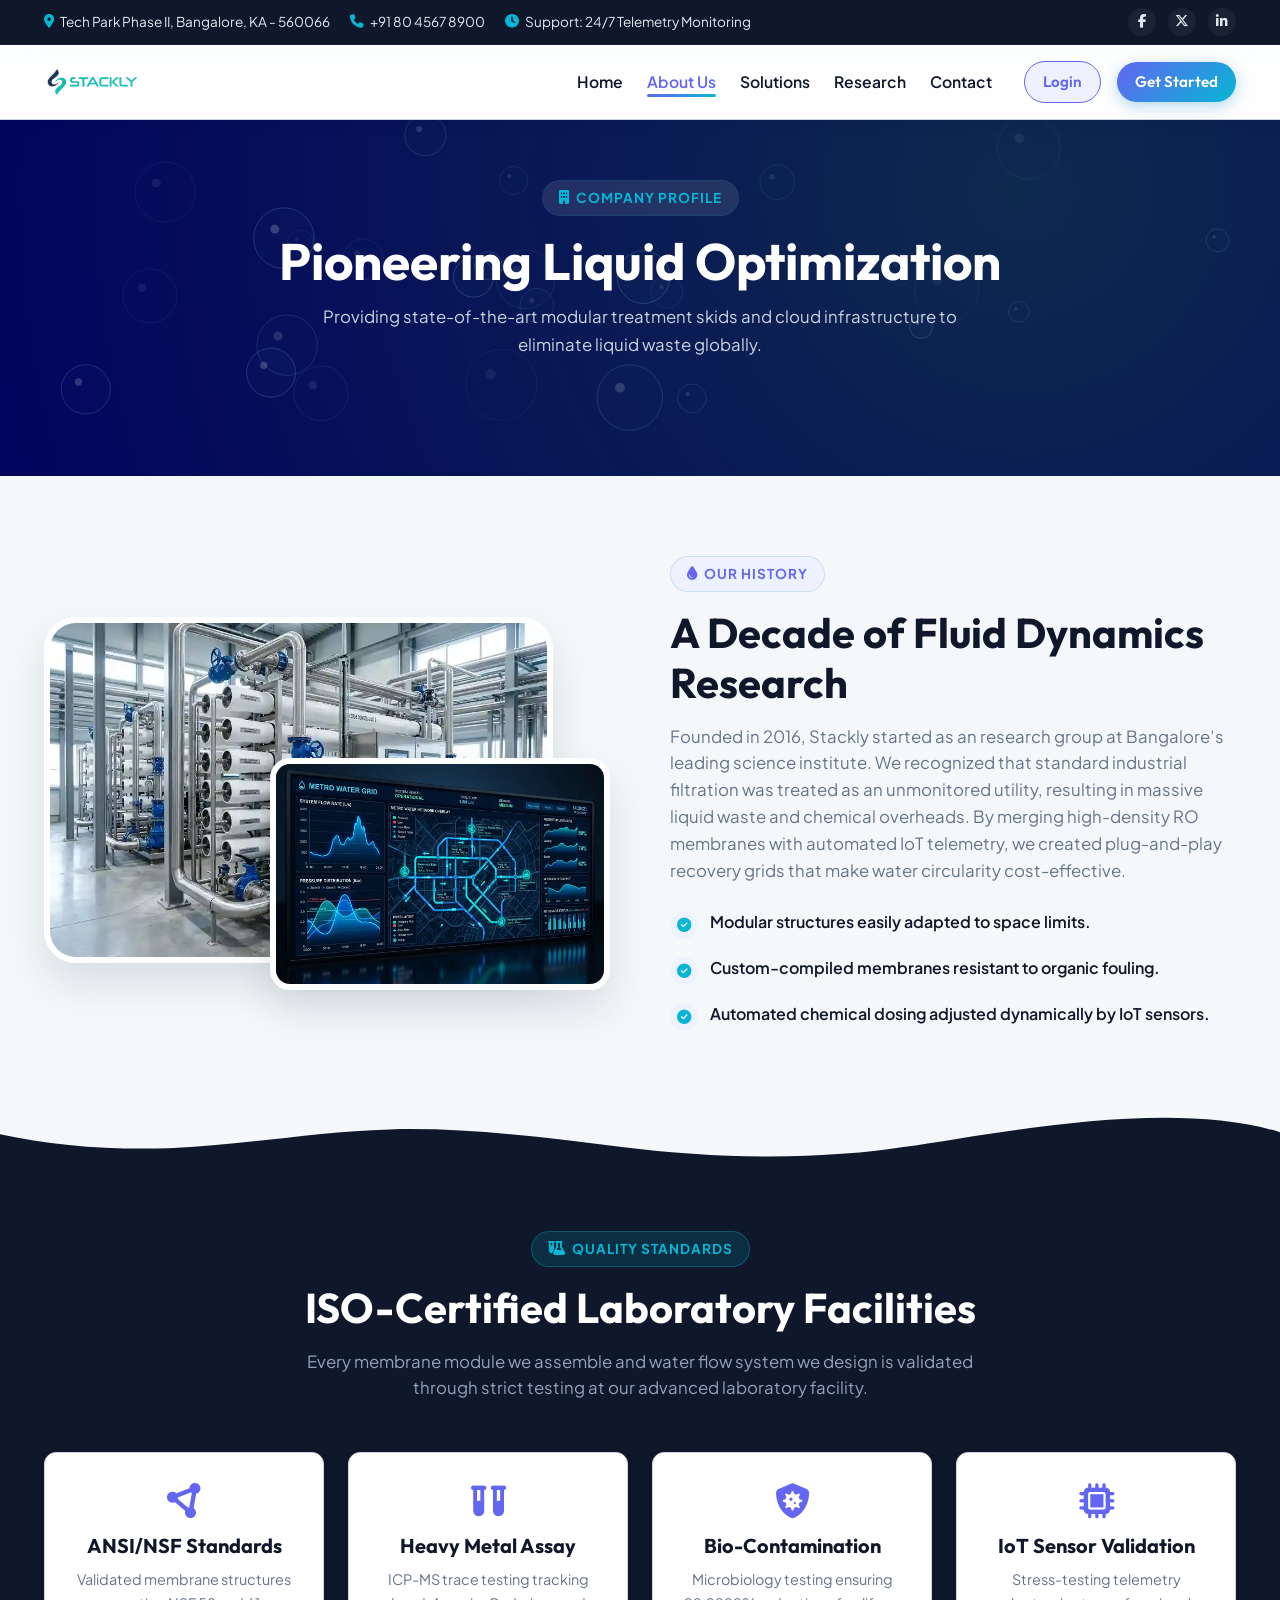
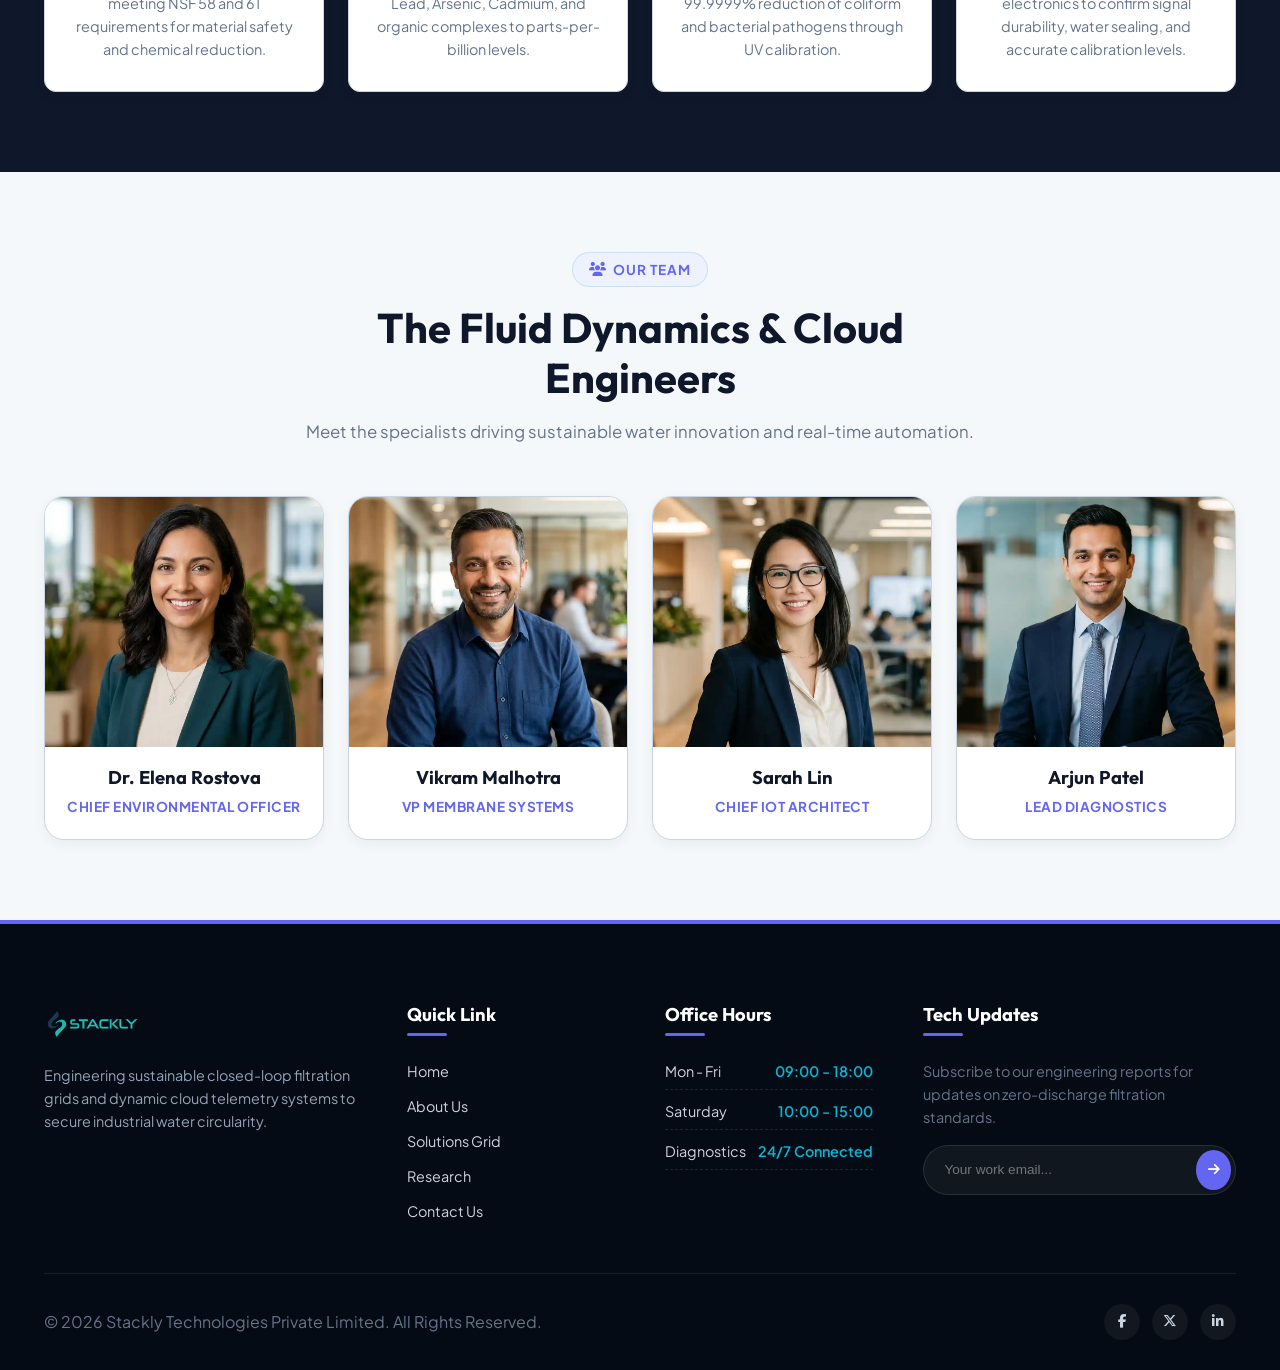
==== about.html @ 46a6b20b "hi" ====
<!DOCTYPE html>
<html lang="en">
<head>
  <meta charset="UTF-8">
  <meta name="viewport" content="width=device-width, initial-scale=1.0">
  <title>About Us | Stackly Water Technology</title>
  <meta name="description" content="Learn about Stackly's engineering history, environmental mission, ISO-certified laboratory, and leadership team pioneering closed-loop liquid recovery.">
  <link rel="icon" type="image/webp" href="assets/logo.webp">
  <link rel="stylesheet" href="style.css">
  <link rel="stylesheet" href="https://cdnjs.cloudflare.com/ajax/libs/font-awesome/6.5.2/css/all.min.css">
</head>
<body>

  <!-- Custom Cursor Canvas -->
  <canvas id="cursor-canvas"></canvas>

  <!-- Preloader Screen -->
  <div id="site-preloader" class="site-preloader">
    <div class="preloader-droplet-wrapper">
      <div class="preloader-droplet"></div>
      <div class="preloader-pool"></div>
      <div class="preloader-ripple"></div>
    </div>
    <div class="preloader-logo">Stack<span>ly</span></div>
    <div class="preloader-bar"><span></span></div>
  </div>

  <!-- Top Bar -->
  <div class="top-bar">
    <div class="container">
      <div class="top-bar-info">
        <span><i class="fa-solid fa-location-dot"></i> Tech Park Phase II, Bangalore, KA - 560066</span>
        <span><i class="fa-solid fa-phone"></i> +91 80 4567 8900</span>
        <span><i class="fa-solid fa-clock"></i> Support: 24/7 Telemetry Monitoring</span>
      </div>
      <div class="top-bar-links">
        <a href="404.html" title="Facebook"><i class="fa-brands fa-facebook-f"></i></a>
        <a href="404.html" title="Twitter"><i class="fa-brands fa-x-twitter"></i></a>
        <a href="404.html" title="LinkedIn"><i class="fa-brands fa-linkedin-in"></i></a>
      </div>
    </div>
  </div>

  <!-- Header -->
  <header class="navbar">
    <div class="container navbar-bar">
      <a href="index.html" class="brand-logo">
        <img src="assets/logo.webp" alt="Stackly Logo">
      </a>

      <button type="button" class="nav-toggle" id="nav-toggle" aria-label="Open menu" aria-expanded="false" aria-controls="nav-panel">
        <i class="fa-solid fa-bars"></i>
      </button>

      <div class="nav-panel" id="nav-panel">
        <div class="nav-panel-header">
          <a href="index.html" class="brand-logo">
            <img src="assets/logo.webp" alt="Stackly Logo">
          </a>
          <button type="button" class="nav-close" id="nav-close" aria-label="Close menu">
            <i class="fa-solid fa-xmark"></i>
          </button>
        </div>

        <ul class="nav-menu">
          <li><a href="index.html" class="nav-link">Home</a></li>
          <li><a href="about.html" class="nav-link active">About Us</a></li>
          <li><a href="services.html" class="nav-link">Solutions</a></li>
          <li><a href="research.html" class="nav-link">Research</a></li>
          <li><a href="contact.html" class="nav-link">Contact</a></li>
        </ul>

        <div class="nav-actions">
          <a href="login.html" class="btn btn-secondary btn-sm" style="border: 1.5px solid var(--primary); padding: 8px 18px;">Login</a>
          <a href="create-account.html" class="btn btn-primary btn-sm" style="padding: 8px 18px;">Get Started</a>
        </div>
      </div>
    </div>
  </header>

  <!-- Hero Section -->
  <section class="hero-section" style="min-height: auto; padding: 60px 0 80px 0;">
    <canvas id="hero-bg-canvas" class="hero-bg-canvas"></canvas>
    <div class="container" style="position: relative; z-index: 2; text-align: center;">
      <span class="section-tag" style="background: rgba(255,255,255,0.1); color: var(--secondary);"><i class="fa-solid fa-building"></i> Company Profile</span>
      <h1 class="hero-title" style="font-size: clamp(2.2rem, 4vw, 3.5rem); margin-bottom: 12px;">Pioneering Liquid Optimization</h1>
      <p class="hero-desc" style="margin-inline: auto; font-size: 1.05rem; max-width: 700px;">Providing state-of-the-art modular treatment skids and cloud infrastructure to eliminate liquid waste globally.</p>
    </div>
  </section>

  <!-- About split detail -->
  <section class="section">
    <div class="container about-split-grid">
      <div class="about-split-visual reveal-left">
        <img src="assets/filtration_11zon.webp" alt="Industrial reverse osmosis membranes" class="about-image-main">
        <img src="assets/dashboard_11zon.webp" alt="IoT water grid metrics" class="about-image-sub" style="bottom: -20px;">
      </div>

      <div class="about-split-content reveal-right">
        <span class="section-tag"><i class="fa-solid fa-droplet"></i> Our History</span>
        <h2 class="section-title">A Decade of Fluid Dynamics Research</h2>
        <p class="section-desc">Founded in 2016, Stackly started as an research group at Bangalore’s leading science institute. We recognized that standard industrial filtration was treated as an unmonitored utility, resulting in massive liquid waste and chemical overheads. By merging high-density RO membranes with automated IoT telemetry, we created plug-and-play recovery grids that make water circularity cost-effective.</p>
        
        <ul class="about-bullets" style="margin-bottom: 0;">
          <li><i class="fa-solid fa-circle-check"></i> Modular structures easily adapted to space limits.</li>
          <li><i class="fa-solid fa-circle-check"></i> Custom-compiled membranes resistant to organic fouling.</li>
          <li><i class="fa-solid fa-circle-check"></i> Automated chemical dosing adjusted dynamically by IoT sensors.</li>
        </ul>
      </div>
    </div>
  </section>

  <!-- About Laboratory & Certifications -->
  <section class="section section-dark">
    <div class="wave-divider-top" aria-hidden="true">
      <svg data-name="Layer 1" xmlns="http://www.w3.org/2000/svg" viewBox="0 0 1200 120" preserveAspectRatio="none">
        <path d="M0,0V46.29c47.79,22.2,103.59,32.17,158,28,70.36-5.37,136.33-33.31,206.8-37.5C438.64,32.43,512.34,53.67,583,72.05c69.27,18,138.3,24.88,209.4,13.08,36.15-6,69.85-17.84,104.45-29.34C989.49,25,1113-14.29,1200,42.4V0Z" class="shape-fill"></path>
      </svg>
    </div>

    <div class="container" style="padding-top: 40px;">
      <div class="section-header reveal">
        <span class="section-tag"><i class="fa-solid fa-flask-vial"></i> Quality Standards</span>
        <h2 class="section-title">ISO-Certified Laboratory Facilities</h2>
        <p class="section-desc">Every membrane module we assemble and water flow system we design is validated through strict testing at our advanced laboratory facility.</p>
      </div>

      <div class="about-features">
        <div class="about-feature-card reveal delay-100">
          <i class="fa-solid fa-circle-nodes"></i>
          <h4>ANSI/NSF Standards</h4>
          <p>Validated membrane structures meeting NSF 58 and 61 requirements for material safety and chemical reduction.</p>
        </div>

        <div class="about-feature-card reveal delay-200">
          <i class="fa-solid fa-vials"></i>
          <h4>Heavy Metal Assay</h4>
          <p>ICP-MS trace testing tracking Lead, Arsenic, Cadmium, and organic complexes to parts-per-billion levels.</p>
        </div>

        <div class="about-feature-card reveal delay-300">
          <i class="fa-solid fa-shield-virus"></i>
          <h4>Bio-Contamination</h4>
          <p>Microbiology testing ensuring 99.9999% reduction of coliform and bacterial pathogens through UV calibration.</p>
        </div>

        <div class="about-feature-card reveal delay-400">
          <i class="fa-solid fa-microchip"></i>
          <h4>IoT Sensor Validation</h4>
          <p>Stress-testing telemetry electronics to confirm signal durability, water sealing, and accurate calibration levels.</p>
        </div>
      </div>
    </div>
  </section>

  <!-- Team Members Grid -->
  <section class="section">
    <div class="container">
      <div class="section-header reveal">
        <span class="section-tag"><i class="fa-solid fa-users"></i> Our Team</span>
        <h2 class="section-title">The Fluid Dynamics & Cloud Engineers</h2>
        <p class="section-desc">Meet the specialists driving sustainable water innovation and real-time automation.</p>
      </div>

      <div class="team-grid">
        <!-- Team Card 1 -->
        <div class="team-card reveal delay-100">
          <div class="team-img-box">
            <img src="assets/team_elena_11zon.webp" alt="Dr. Elena Rostova - environmental engineer placeholder">
            <div class="team-socials-overlay">
              <a href="404.html"><i class="fa-brands fa-linkedin-in"></i></a>
              <a href="404.html"><i class="fa-brands fa-x-twitter"></i></a>
            </div>
          </div>
          <div class="team-info">
            <h4 class="team-name">Dr. Elena Rostova</h4>
            <span class="team-role">Chief Environmental Officer</span>
          </div>
        </div>

        <!-- Team Card 2 -->
        <div class="team-card reveal delay-200">
          <div class="team-img-box">
            <img src="assets/team_vikram_11zon.webp" alt="Vikram Malhotra - membrane designer placeholder">
            <div class="team-socials-overlay">
              <a href="404.html"><i class="fa-brands fa-linkedin-in"></i></a>
              <a href="404.html"><i class="fa-brands fa-x-twitter"></i></a>
            </div>
          </div>
          <div class="team-info">
            <h4 class="team-name">Vikram Malhotra</h4>
            <span class="team-role">VP Membrane Systems</span>
          </div>
        </div>

        <!-- Team Card 3 -->
        <div class="team-card reveal delay-300">
          <div class="team-img-box">
            <img src="assets/team_sarah_11zon.webp" alt="Sarah Lin - Chief IoT Architect placeholder">
            <div class="team-socials-overlay">
              <a href="404.html"><i class="fa-brands fa-linkedin-in"></i></a>
              <a href="404.html"><i class="fa-brands fa-x-twitter"></i></a>
            </div>
          </div>
          <div class="team-info">
            <h4 class="team-name">Sarah Lin</h4>
            <span class="team-role">Chief IoT Architect</span>
          </div>
        </div>

        <!-- Team Card 4 -->
        <div class="team-card reveal delay-400">
          <div class="team-img-box">
            <img src="assets/team_arjun_11zon.webp" alt="Arjun Patel - Telemetry lead placeholder">
            <div class="team-socials-overlay">
              <a href="404.html"><i class="fa-brands fa-linkedin-in"></i></a>
              <a href="404.html"><i class="fa-brands fa-x-twitter"></i></a>
            </div>
          </div>
          <div class="team-info">
            <h4 class="team-name">Arjun Patel</h4>
            <span class="team-role">Lead Diagnostics</span>
          </div>
        </div>
      </div>
    </div>
  </section>

  <!-- Footer -->
  <footer class="footer">
    <div class="container">
      <div class="footer-grid">
        <div class="footer-col footer-about">
          <a href="index.html" class="brand-logo" style="margin-bottom: 20px;">
            <img src="assets/logo.webp" alt="Stackly logo">
          </a>
          <p>Engineering sustainable closed-loop filtration grids and dynamic cloud telemetry systems to secure industrial water circularity.</p>
        </div>

        <div class="footer-col">
          <h4>Quick Link</h4>
          <ul class="footer-links">
            <li><a href="index.html">Home</a></li>
            <li><a href="about.html">About Us</a></li>
            <li><a href="services.html">Solutions Grid</a></li>
            <li><a href="research.html">Research</a></li>
            <li><a href="contact.html">Contact Us</a></li>
          </ul>
        </div>

        <div class="footer-col">
          <h4>Office Hours</h4>
          <div class="footer-hours-list">
            <div class="footer-hours-row">
              <span>Mon - Fri</span>
              <span>09:00 - 18:00</span>
            </div>
            <div class="footer-hours-row">
              <span>Saturday</span>
              <span>10:00 - 15:00</span>
            </div>
            <div class="footer-hours-row">
              <span>Diagnostics</span>
              <span>24/7 Connected</span>
            </div>
          </div>
        </div>

        <div class="footer-col footer-newsletter">
          <h4>Tech Updates</h4>
          <p>Subscribe to our engineering reports for updates on zero-discharge filtration standards.</p>
          <form class="newsletter-form">
            <input type="email" placeholder="Your work email..." required>
            <button type="submit"><i class="fa-solid fa-arrow-right"></i></button>
          </form>
        </div>
      </div>

      <div class="footer-bottom">
        <p>&copy; 2026 Stackly Technologies Private Limited. All Rights Reserved.</p>
        <div class="footer-social-links">
          <a href="404.html"><i class="fa-brands fa-facebook-f"></i></a>
          <a href="404.html"><i class="fa-brands fa-x-twitter"></i></a>
          <a href="404.html"><i class="fa-brands fa-linkedin-in"></i></a>
        </div>
      </div>
    </div>
  </footer>

  <script src="app.js"></script>
</body>
</html>
---- style.css ----
@import url('https://fonts.googleapis.com/css2?family=Plus+Jakarta+Sans:wght@400;500;600;700;800&family=Outfit:wght@500;600;700;800&display=swap');

:root {
  /* Water Technology Brand Palette */
  --primary: #6366f1;
  --primary-hover: #4f46e5;
  --primary-light: #eef2ff;
  --secondary: #06b6d4;
  --secondary-light: #ecfeff;
  --accent: #f59e0b;
  --accent-hover: #d97706;
  --dark: #0f172a;
  --dark-surface: #1e293b;
  --text-main: #334155;
  --text-muted: #64748b;
  --bg-light: #f4f8fa;
  --bg-white: #ffffff;
  --card-bg: #ffffff;
  --border-color: #cbd5e1;

  --font-heading: 'Outfit', sans-serif;
  --font-body: 'Plus Jakarta Sans', sans-serif;

  --shadow-sm: 0 4px 12px rgba(9, 30, 58, 0.05);
  --shadow-md: 0 10px 25px rgba(9, 30, 58, 0.08);
  --shadow-lg: 0 20px 40px rgba(9, 30, 58, 0.12);
  --shadow-elevated: 0 20px 30px rgba(0, 119, 182, 0.18);

  --radius-sm: 12px;
  --radius-md: 20px;
  --radius-lg: 32px;
  --radius-arch-top: 140px 140px 24px 24px;
  --radius-arch-bottom: 24px 24px 140px 140px;
  --radius-pill: 999px;

  --transition-fast: 0.15s cubic-bezier(0.2, 0.8, 0.2, 1);
  --transition-normal: 0.3s cubic-bezier(0.2, 0.8, 0.2, 1);
  --transition-slow: 0.6s cubic-bezier(0.2, 0.8, 0.2, 1);
}

*, *::before, *::after {
  box-sizing: border-box;
  margin: 0;
  padding: 0;
}

html {
  scroll-behavior: smooth;
  font-size: 16px;
  max-width: 100%;
  overflow-x: clip;
}

body {
  font-family: var(--font-body);
  background-color: var(--bg-light);
  color: var(--text-main);
  line-height: 1.6;
  overflow-x: clip;
  position: relative;
  max-width: 100%;
  width: 100%;
}

img, video, canvas, svg {
  max-width: 100%;
  height: auto;
}

html.menu-open, body.menu-open {
  overflow: hidden !important;
  height: 100dvh !important;
  touch-action: none !important;
}

/* Custom Interactive Cursor Canvas */
#cursor-canvas {
  position: fixed;
  top: 0;
  left: 0;
  width: 100vw;
  height: 100vh;
  pointer-events: none;
  z-index: 99999;
}

/* Typography */
h1, h2, h3, h4, h5, h6 {
  font-family: var(--font-heading);
  color: var(--dark);
  font-weight: 700;
  line-height: 1.2;
}

h1 { font-size: clamp(2.4rem, 5vw, 3.8rem); }
h2 { font-size: clamp(1.8rem, 3.5vw, 2.6rem); }
h3 { font-size: clamp(1.4rem, 2vw, 1.8rem); }
h4 { font-size: 1.25rem; }

p {
  color: var(--text-muted);
  font-size: 1rem;
}

a {
  text-decoration: none;
  color: inherit;
  transition: var(--transition-fast);
}

/* PRELOADER STYLES (Droplet Ripple Effect) */
.site-preloader {
  position: fixed;
  inset: 0;
  background-color: var(--dark);
  z-index: 999999;
  display: flex;
  justify-content: center;
  align-items: center;
  flex-direction: column;
  transition: opacity 0.5s ease, visibility 0.5s ease;
}

.site-preloader.fade-out {
  opacity: 0;
  visibility: hidden;
  pointer-events: none;
}

.preloader-droplet-wrapper {
  position: relative;
  width: 120px;
  height: 150px;
  display: flex;
  justify-content: center;
}

.preloader-droplet {
  width: 24px;
  height: 24px;
  background: var(--secondary);
  border-radius: 50% 0 50% 50%;
  transform: rotate(-45deg);
  animation: drop-down 1.8s infinite cubic-bezier(0.47, 0, 0.745, 0.715);
}

.preloader-pool {
  width: 100px;
  height: 10px;
  background: rgba(0, 180, 216, 0.2);
  border-radius: 50%;
  position: absolute;
  bottom: 10px;
  left: 50%;
  transform: translateX(-50%);
}

.preloader-ripple {
  position: absolute;
  bottom: 12px;
  left: 50%;
  transform: translateX(-50%);
  width: 10px;
  height: 2px;
  border: 2px solid var(--secondary);
  border-radius: 50%;
  opacity: 0;
  animation: ripple-out 1.8s infinite cubic-bezier(0.1, 0.8, 0.3, 1);
}

.preloader-logo {
  font-family: var(--font-heading);
  font-size: 2rem;
  font-weight: 800;
  color: var(--bg-white);
  margin-top: 24px;
  letter-spacing: 1px;
}

.preloader-logo span {
  color: var(--secondary);
}

.preloader-bar {
  width: 200px;
  height: 4px;
  background: rgba(255, 255, 255, 0.1);
  border-radius: 4px;
  margin-top: 16px;
  overflow: hidden;
  position: relative;
}

.preloader-bar span {
  content: '';
  position: absolute;
  left: 0;
  top: 0;
  height: 100%;
  width: 0%;
  background: linear-gradient(90deg, var(--primary), var(--secondary));
  animation: loading-fill 1.8s infinite linear;
}

/* TOP BAR & NAVBAR */
.top-bar {
  background-color: var(--dark);
  color: #e2e8f0;
  font-size: 0.85rem;
  padding: 8px 0;
  border-bottom: 1px solid rgba(255, 255, 255, 0.05);
}

.top-bar .container {
  display: flex;
  justify-content: space-between;
  align-items: center;
}

.top-bar-info {
  display: flex;
  gap: 20px;
  align-items: center;
}

.top-bar-info span {
  display: flex;
  align-items: center;
  gap: 6px;
}

.top-bar-info i {
  color: var(--secondary);
}

.top-bar-links {
  display: flex;
  gap: 12px;
}

.top-bar-links a {
  color: #e2e8f0;
  width: 28px;
  height: 28px;
  border-radius: 50%;
  background: rgba(255, 255, 255, 0.05);
  display: flex;
  align-items: center;
  justify-content: center;
  font-size: 0.85rem;
}

.top-bar-links a:hover {
  background: var(--primary);
  color: #fff;
  transform: translateY(-2px);
}

.navbar {
  position: sticky;
  top: 0;
  z-index: 1000;
  background-color: rgba(255, 255, 255, 0.85);
  backdrop-filter: blur(16px);
  border-bottom: 1px solid var(--border-color);
  padding: 16px 0;
  transition: var(--transition-normal);
  box-shadow: var(--shadow-sm);
  width: 100%;
}

.navbar.scrolled {
  padding: 10px 0;
  box-shadow: var(--shadow-md);
  background-color: rgba(255, 255, 255, 0.95);
}

.navbar-bar {
  display: flex;
  align-items: center;
  justify-content: space-between;
  width: 100%;
}

.brand-logo {
  display: flex;
  align-items: center;
  gap: 10px;
  font-family: var(--font-heading);
  font-size: 1.6rem;
  font-weight: 800;
  color: var(--dark);
}

.brand-logo img {
  height: 40px;
  width: auto;
  transition: var(--transition-normal);
}

.brand-logo span {
  color: var(--primary);
  position: relative;
}

.brand-logo:hover img {
  transform: rotate(-10deg) scale(1.1);
}

.nav-panel {
  display: flex;
  align-items: center;
  gap: 32px;
}

.nav-panel-header {
  display: none;
}

.nav-menu {
  display: flex;
  list-style: none;
  gap: 24px;
}

.nav-link {
  font-weight: 600;
  font-size: 0.98rem;
  color: var(--dark);
  position: relative;
  padding: 6px 0;
}

.nav-link::after {
  content: '';
  position: absolute;
  bottom: 0;
  left: 0;
  width: 0%;
  height: 3px;
  background: linear-gradient(90deg, var(--primary), var(--secondary));
  border-radius: 2px;
  transition: var(--transition-fast);
}

.nav-link:hover::after,
.nav-link.active::after {
  width: 100%;
}

.nav-link.active {
  color: var(--primary);
}

.nav-actions {
  display: flex;
  align-items: center;
  gap: 16px;
}

.nav-toggle, .nav-close {
  display: none;
  background: var(--bg-white);
  border: 1px solid var(--border-color);
  width: 44px;
  height: 44px;
  border-radius: 12px;
  font-size: 1.25rem;
  color: var(--dark);
  cursor: pointer;
  align-items: center;
  justify-content: center;
  transition: var(--transition-fast);
}

.nav-toggle:hover {
  border-color: var(--primary);
  color: var(--primary);
}

/* BUTTONS */
.btn {
  display: inline-flex;
  align-items: center;
  justify-content: center;
  gap: 8px;
  padding: 12px 26px;
  border-radius: var(--radius-pill);
  font-family: var(--font-heading);
  font-weight: 600;
  font-size: 0.95rem;
  cursor: pointer;
  border: none;
  outline: none;
  transition: var(--transition-normal);
}

.btn-primary {
  background: linear-gradient(135deg, var(--primary), var(--secondary));
  color: #fff;
  box-shadow: 0 4px 15px rgba(0, 119, 182, 0.3);
}

.btn-primary:hover {
  box-shadow: 0 8px 25px rgba(0, 119, 182, 0.5);
  transform: translateY(-3px) scale(1.02);
}

.btn-secondary {
  background-color: var(--primary-light);
  color: var(--primary);
  border: 1.5px solid var(--primary);
}

.btn-secondary:hover {
  background-color: var(--primary);
  color: #fff;
  transform: translateY(-3px);
}

.btn-accent {
  background: linear-gradient(135deg, var(--accent), var(--accent-hover));
  color: #fff;
  box-shadow: 0 4px 15px rgba(247, 127, 0, 0.3);
}

.btn-accent:hover {
  box-shadow: 0 8px 25px rgba(247, 127, 0, 0.5);
  transform: translateY(-3px);
}

/* CONTAINERS & SECTIONS */
.container {
  width: 100%;
  max-width: 1240px;
  margin: 0 auto;
  padding: 0 24px;
}

.section {
  padding: 80px 0;
  position: relative;
}

.section-dark {
  background-color: var(--dark);
  color: #fff;
}

.section-dark .section-title {
  color: #fff;
}

.section-header {
  text-align: center;
  max-width: 680px;
  margin: 0 auto 50px auto;
}

.section-tag {
  display: inline-flex;
  align-items: center;
  gap: 6px;
  padding: 6px 16px;
  border-radius: var(--radius-pill);
  background: var(--primary-light);
  color: var(--primary);
  font-weight: 700;
  font-size: 0.85rem;
  text-transform: uppercase;
  letter-spacing: 1px;
  margin-bottom: 16px;
  border: 1px solid rgba(0, 119, 182, 0.15);
}

.section-dark .section-tag {
  background: rgba(0, 180, 216, 0.15);
  color: var(--secondary);
  border-color: rgba(0, 180, 216, 0.3);
}

.section-title {
  margin-bottom: 16px;
}

.section-desc {
  font-size: 1.05rem;
  color: var(--text-muted);
}

.section-dark .section-desc {
  color: #94a3b8;
}

/* HERO SECTION */
.hero-section {
  position: relative;
  padding: 100px 0 140px 0;
  background: radial-gradient(circle at 80% 20%, #0e294e 0%, #03045e 100%);
  overflow: hidden;
  color: #fff;
  min-height: calc(100vh - 120px);
  display: flex;
  align-items: center;
}

.hero-bg-canvas {
  position: absolute;
  inset: 0;
  width: 100%;
  height: 100%;
  z-index: 1;
  pointer-events: none;
}

.hero-grid {
  display: grid;
  grid-template-columns: 1.1fr 0.9fr;
  gap: 60px;
  align-items: center;
  position: relative;
  z-index: 2;
}

.hero-badge {
  display: inline-flex;
  align-items: center;
  gap: 8px;
  background: rgba(255, 255, 255, 0.1);
  backdrop-filter: blur(8px);
  padding: 8px 18px;
  border-radius: var(--radius-pill);
  font-size: 0.9rem;
  font-weight: 700;
  color: var(--secondary);
  margin-bottom: 24px;
  border: 1px solid rgba(255, 255, 255, 0.15);
}

.hero-title {
  font-size: clamp(2.6rem, 5vw, 4.2rem);
  margin-bottom: 24px;
  color: #ffffff;
  line-height: 1.15;
}

.hero-title span {
  background: linear-gradient(120deg, var(--secondary), #90e0ef);
  -webkit-background-clip: text;
  -webkit-text-fill-color: transparent;
  position: relative;
}

.hero-desc {
  font-size: 1.15rem;
  margin-bottom: 36px;
  color: #cbd5e1;
  max-width: 580px;
  line-height: 1.7;
}

.hero-buttons {
  display: flex;
  gap: 16px;
  flex-wrap: wrap;
  margin-bottom: 40px;
}

.hero-features {
  display: flex;
  gap: 30px;
}

.hero-feature-item {
  display: flex;
  align-items: center;
  gap: 10px;
  font-weight: 600;
  font-size: 0.95rem;
  color: #f1f5f9;
}

.hero-feature-item i {
  color: var(--secondary);
  background: rgba(0, 180, 216, 0.15);
  width: 36px;
  height: 36px;
  border-radius: 50%;
  display: flex;
  align-items: center;
  justify-content: center;
}

.hero-visual {
  position: relative;
  display: flex;
  justify-content: center;
}

.hero-image-wrapper {
  position: relative;
  width: 100%;
  max-width: 380px;
  height: 480px;
  border-radius: var(--radius-arch-top);
  overflow: hidden;
  border: 6px solid rgba(255, 255, 255, 0.1);
  box-shadow: var(--shadow-lg);
  background: var(--dark);
}

.hero-image-wrapper img {
  width: 100%;
  height: 100%;
  object-fit: cover;
  transition: transform 0.8s ease;
}

.hero-image-wrapper:hover img {
  transform: scale(1.05);
}

.floating-card {
  position: absolute;
  background: rgba(9, 30, 58, 0.75);
  backdrop-filter: blur(12px);
  padding: 12px 20px;
  border-radius: var(--radius-pill);
  border: 1px solid rgba(255, 255, 255, 0.15);
  display: flex;
  align-items: center;
  gap: 12px;
  box-shadow: var(--shadow-lg);
  z-index: 3;
}

.floating-card-1 {
  top: 40px;
  left: -20px;
  animation: float 4s ease-in-out infinite;
}

.floating-card-2 {
  bottom: 50px;
  right: -20px;
  animation: float 4s ease-in-out infinite 2s;
}

.floating-icon {
  width: 36px;
  height: 36px;
  border-radius: 50%;
  background: rgba(0, 180, 216, 0.2);
  color: var(--secondary);
  display: flex;
  align-items: center;
  justify-content: center;
  font-size: 1.1rem;
}

.floating-text h5 {
  font-size: 0.95rem;
  color: #fff;
  margin-bottom: 2px;
}

.floating-text p {
  font-size: 0.75rem;
  color: #94a3b8;
}

/* WAVE SECTION DIVIDERS */
.wave-divider {
  position: absolute;
  bottom: 0;
  left: 0;
  width: 100%;
  overflow: hidden;
  line-height: 0;
  transform: rotate(180deg);
  z-index: 2;
}

.wave-divider svg {
  position: relative;
  display: block;
  width: calc(150% + 1.3px);
  height: 60px;
}

.wave-divider .shape-fill {
  fill: var(--bg-light);
}

.wave-divider-top {
  position: absolute;
  top: 0;
  left: 0;
  width: 100%;
  overflow: hidden;
  line-height: 0;
  z-index: 2;
}

.wave-divider-top svg {
  position: relative;
  display: block;
  width: calc(150% + 1.3px);
  height: 60px;
}

.wave-divider-top .shape-fill {
  fill: var(--bg-light);
}

.wave-divider svg path {
  animation: wave-move 12s linear infinite;
}

.wave-divider svg path:nth-child(2) {
  animation: wave-move 8s linear infinite reverse;
  opacity: 0.5;
}

/* SOLUTIONS ARCH GRID */
.arch-grid {
  display: grid;
  grid-template-columns: repeat(3, 1fr);
  gap: 30px;
  margin-top: 20px;
}

.arch-card {
  background: var(--card-bg);
  border-radius: var(--radius-arch-top);
  border: 1px solid var(--border-color);
  padding: 40px 30px;
  text-align: center;
  box-shadow: var(--shadow-sm);
  transition: transform 0.4s cubic-bezier(0.175, 0.885, 0.32, 1.275), box-shadow 0.4s ease, border-color 0.4s ease;
  display: flex;
  flex-direction: column;
  align-items: center;
}

.arch-card.invert-arch {
  border-radius: var(--radius-arch-bottom);
}

.arch-card:hover {
  transform: translateY(-12px) scale(1.02);
  box-shadow: var(--shadow-elevated);
  border-color: var(--primary);
}

.arch-card-icon {
  width: 70px;
  height: 70px;
  border-radius: 50%;
  background: var(--primary-light);
  color: var(--primary);
  display: flex;
  align-items: center;
  justify-content: center;
  font-size: 1.8rem;
  margin-bottom: 24px;
  transition: transform 0.4s cubic-bezier(0.175, 0.885, 0.32, 1.275);
}

.arch-card:hover .arch-card-icon {
  background: linear-gradient(135deg, var(--primary), var(--secondary));
  color: #fff;
  transform: rotate(-10deg) scale(1.15);
}

.arch-card-img {
  width: 100%;
  height: 180px;
  object-fit: cover;
  border-radius: 100px 100px 16px 16px;
  margin-bottom: 20px;
  transition: transform 0.6s ease;
}

.arch-card.invert-arch .arch-card-img {
  border-radius: 16px 16px 100px 100px;
}

.arch-card:hover .arch-card-img {
  transform: scale(1.08);
}

.arch-card-title {
  margin-bottom: 12px;
}

.arch-card-desc {
  font-size: 0.95rem;
  margin-bottom: 20px;
}

.learn-more-link {
  font-weight: 700;
  color: var(--primary);
  display: inline-flex;
  align-items: center;
  gap: 6px;
}

.learn-more-link i {
  transition: transform 0.2s ease;
}

.arch-card:hover .learn-more-link i {
  transform: translateX(4px);
}

/* ABOUT US SECTION */
.about-split-grid {
  display: grid;
  grid-template-columns: 1fr 1fr;
  gap: 60px;
  align-items: center;
}

.about-split-visual {
  position: relative;
}

.about-image-main {
  border-radius: var(--radius-lg);
  box-shadow: var(--shadow-lg);
  border: 6px solid var(--bg-white);
  max-width: 90%;
}

.about-image-sub {
  position: absolute;
  bottom: -40px;
  right: 0;
  width: 60%;
  border-radius: var(--radius-md);
  box-shadow: var(--shadow-lg);
  border: 6px solid var(--bg-white);
}

.about-bullets {
  list-style: none;
  margin: 24px 0 32px 0;
  display: flex;
  flex-direction: column;
  gap: 16px;
}

.about-bullets li {
  display: flex;
  align-items: flex-start;
  gap: 12px;
  font-weight: 600;
  color: var(--dark);
}

.about-bullets li i {
  color: var(--secondary);
  background: var(--primary-light);
  width: 28px;
  height: 28px;
  border-radius: 50%;
  display: flex;
  align-items: center;
  justify-content: center;
  font-size: 0.9rem;
  margin-top: 2px;
}

/* FILTRATION STAGE INTERACTIVE COMPONENT */
.filtration-container {
  display: grid;
  grid-template-columns: 1fr 1.2fr;
  gap: 50px;
  background: var(--bg-white);
  border-radius: var(--radius-lg);
  padding: 40px;
  box-shadow: var(--shadow-md);
  margin-top: 40px;
}

.filtration-stages {
  display: flex;
  flex-direction: column;
  gap: 12px;
}

.filtration-stage-btn {
  background: var(--bg-light);
  border: 1.5px solid var(--border-color);
  padding: 16px 24px;
  border-radius: var(--radius-sm);
  display: flex;
  align-items: center;
  gap: 16px;
  cursor: pointer;
  text-align: left;
  transition: var(--transition-normal);
}

.filtration-stage-btn.active {
  background: var(--primary-light);
  border-color: var(--primary);
}

.filtration-stage-num {
  width: 36px;
  height: 36px;
  border-radius: 50%;
  background: var(--border-color);
  color: var(--dark);
  font-family: var(--font-heading);
  font-weight: 800;
  display: flex;
  align-items: center;
  justify-content: center;
  transition: var(--transition-normal);
}

.filtration-stage-btn.active .filtration-stage-num {
  background: var(--primary);
  color: #fff;
}

.filtration-stage-btn:hover {
  transform: translateX(6px);
  border-color: var(--primary);
}

.filtration-stage-title h4 {
  color: var(--dark);
  font-size: 1.1rem;
}

.filtration-stage-title p {
  font-size: 0.85rem;
  color: var(--text-muted);
}

.filtration-details {
  border-left: 2px solid var(--border-color);
  padding-left: 50px;
  display: flex;
  flex-direction: column;
  justify-content: center;
  min-height: 300px;
}

.filtration-detail-card {
  display: none;
  animation: fadeIn 0.4s ease forwards;
}

.filtration-detail-card.active {
  display: block;
}

.filtration-detail-icon {
  font-size: 3rem;
  color: var(--primary);
  margin-bottom: 20px;
}

.filtration-detail-title {
  margin-bottom: 12px;
}

.filtration-detail-desc {
  font-size: 1.05rem;
  margin-bottom: 24px;
  line-height: 1.7;
}

.filtration-flow-diagram {
  display: flex;
  gap: 10px;
  margin-top: 20px;
  align-items: center;
}

.flow-dot {
  width: 12px;
  height: 12px;
  border-radius: 50%;
  background-color: var(--border-color);
  transition: background-color 0.4s ease;
}

.flow-dot.filled {
  background-color: var(--secondary);
  box-shadow: 0 0 10px var(--secondary);
}

.flow-line {
  height: 4px;
  background-color: var(--border-color);
  flex-grow: 1;
  position: relative;
}

.flow-line::after {
  content: '';
  position: absolute;
  left: 0;
  top: 0;
  height: 100%;
  width: 0%;
  background-color: var(--secondary);
  transition: width 0.6s ease;
}

.flow-line.filled::after {
  width: 100%;
}

/* STATS BAR */
.stats-bar {
  background: linear-gradient(135deg, var(--dark), var(--dark-surface));
  border-radius: var(--radius-md);
  padding: 40px 30px;
  display: grid;
  grid-template-columns: repeat(4, 1fr);
  gap: 30px;
  text-align: center;
  margin-top: 60px;
  box-shadow: var(--shadow-lg);
  border: 1px solid rgba(255, 255, 255, 0.08);
}

.stat-item h3 {
  color: var(--secondary);
  font-size: 2.8rem;
  margin-bottom: 6px;
  font-weight: 800;
}

.stat-item p {
  color: #cbd5e1;
  font-size: 0.95rem;
  font-weight: 500;
}

/* FAQ STYLES */
.faq-list {
  max-width: 850px;
  margin: 0 auto;
  display: flex;
  flex-direction: column;
  gap: 16px;
}

.faq-item {
  background: var(--bg-white);
  border-radius: var(--radius-sm);
  border: 1px solid var(--border-color);
  overflow: hidden;
  box-shadow: var(--shadow-sm);
  transition: var(--transition-fast);
}

.faq-item:hover {
  border-color: var(--primary);
}

.faq-question {
  width: 100%;
  padding: 20px 24px;
  display: flex;
  justify-content: space-between;
  align-items: center;
  background: none;
  border: none;
  font-family: var(--font-heading);
  font-size: 1.1rem;
  font-weight: 700;
  color: var(--dark);
  cursor: pointer;
  text-align: left;
}

.faq-question i {
  color: var(--primary);
  transition: transform 0.3s ease;
}

.faq-answer {
  max-height: 0;
  overflow: hidden;
  transition: max-height 0.4s cubic-bezier(0.2, 0.8, 0.2, 1), padding 0.3s ease;
  padding: 0 24px;
  color: var(--text-muted);
  font-size: 1rem;
  line-height: 1.7;
}

.faq-item.active .faq-answer {
  max-height: 300px;
  padding: 0 24px 20px 24px;
}

.faq-item.active .faq-question i {
  transform: rotate(180deg);
}

/* CONTACT & CONSULTATION FORM */
.contact-grid {
  display: grid;
  grid-template-columns: 0.9fr 1.1fr;
  gap: 60px;
  background: var(--bg-white);
  border-radius: var(--radius-lg);
  overflow: hidden;
  box-shadow: var(--shadow-lg);
}

.contact-info-panel {
  background: linear-gradient(135deg, var(--dark), var(--dark-surface));
  padding: 50px;
  color: #fff;
  display: flex;
  flex-direction: column;
  justify-content: space-between;
  position: relative;
  overflow: hidden;
}

.contact-info-panel::before {
  content: '';
  position: absolute;
  right: -50px;
  top: -50px;
  width: 250px;
  height: 250px;
  background: radial-gradient(circle, rgba(0, 180, 216, 0.2) 0%, transparent 70%);
  border-radius: 50%;
}

.contact-info-top h3 {
  color: #fff;
  margin-bottom: 12px;
}

.contact-info-top p {
  color: #94a3b8;
  font-size: 0.95rem;
  margin-bottom: 40px;
}

.contact-details {
  display: flex;
  flex-direction: column;
  gap: 24px;
}

.contact-detail-item {
  display: flex;
  align-items: center;
  gap: 16px;
}

.contact-detail-icon {
  width: 44px;
  height: 44px;
  border-radius: 50%;
  background: rgba(255, 255, 255, 0.08);
  color: var(--secondary);
  display: flex;
  align-items: center;
  justify-content: center;
  font-size: 1.1rem;
}

.contact-detail-text h5 {
  font-size: 0.85rem;
  color: #94a3b8;
  text-transform: uppercase;
  letter-spacing: 0.5px;
}

.contact-detail-text p {
  color: #fff;
  font-weight: 600;
}

.contact-socials {
  display: flex;
  gap: 12px;
  margin-top: 40px;
}

.contact-socials a {
  width: 36px;
  height: 36px;
  border-radius: 50%;
  background: rgba(255, 255, 255, 0.08);
  display: flex;
  align-items: center;
  justify-content: center;
  color: #fff;
}

.contact-socials a:hover {
  background: var(--primary);
  transform: translateY(-3px);
}

.contact-form-panel {
  padding: 50px;
}

.contact-form-panel h3 {
  margin-bottom: 24px;
}

.form-group {
  margin-bottom: 20px;
  position: relative;
}

.form-control {
  width: 100%;
  background: var(--bg-light);
  border: 1px solid var(--border-color);
  padding: 14px 18px;
  border-radius: var(--radius-sm);
  font-family: var(--font-body);
  font-size: 0.95rem;
  color: var(--dark);
  outline: none;
  transition: var(--transition-fast);
}

.form-control:focus {
  border-color: var(--primary);
  background: #fff;
  box-shadow: 0 0 0 4px rgba(0, 119, 182, 0.15);
}

textarea.form-control {
  min-height: 120px;
  resize: vertical;
}

.form-label {
  display: block;
  font-size: 0.9rem;
  font-weight: 600;
  color: var(--dark);
  margin-bottom: 8px;
}

/* FOOTER STYLES */
.footer {
  background-color: #050b14;
  color: #cbd5e1;
  padding: 80px 0 30px 0;
  font-size: 0.9rem;
  border-top: 4px solid var(--primary);
}

.footer-grid {
  display: grid;
  grid-template-columns: 1.2fr 0.8fr 0.8fr 1.2fr;
  gap: 50px;
  margin-bottom: 50px;
}

.footer-col h4 {
  color: #fff;
  margin-bottom: 24px;
  font-size: 1.15rem;
  position: relative;
  padding-bottom: 10px;
}

.footer-col h4::after {
  content: '';
  position: absolute;
  bottom: 0;
  left: 0;
  width: 40px;
  height: 3px;
  background: var(--primary);
  border-radius: 2px;
}

.footer-about p {
  color: #94a3b8;
  margin-bottom: 20px;
  font-size: 0.9rem;
  line-height: 1.6;
}

.footer-links {
  list-style: none;
  display: flex;
  flex-direction: column;
  gap: 12px;
}

.footer-links a {
  color: #cbd5e1;
  display: inline-flex;
  align-items: center;
  gap: 8px;
}

.footer-links a:hover {
  color: var(--secondary);
  transform: translateX(4px);
}

.footer-hours-list {
  display: flex;
  flex-direction: column;
  gap: 10px;
}

.footer-hours-row {
  display: flex;
  justify-content: space-between;
  border-bottom: 1px dashed rgba(255, 255, 255, 0.1);
  padding-bottom: 6px;
}

.footer-hours-row span:last-child {
  color: var(--secondary);
  font-weight: 600;
}

.footer-newsletter p {
  margin-bottom: 16px;
  font-size: 0.9rem;
}

.newsletter-form {
  display: flex;
  background: rgba(255, 255, 255, 0.05);
  border: 1px solid rgba(255, 255, 255, 0.1);
  border-radius: var(--radius-pill);
  padding: 4px;
}

.newsletter-form input {
  background: none;
  border: none;
  padding: 10px 16px;
  color: #fff;
  font-size: 0.85rem;
  outline: none;
  width: 100%;
}

.newsletter-form button {
  background: var(--primary);
  color: #fff;
  border: none;
  width: 40px;
  height: 40px;
  border-radius: 50%;
  cursor: pointer;
  display: flex;
  align-items: center;
  justify-content: center;
  transition: var(--transition-fast);
}

.newsletter-form button:hover {
  background: var(--secondary);
  transform: scale(1.05);
}

.footer-bottom {
  border-top: 1px solid rgba(255, 255, 255, 0.08);
  padding-top: 30px;
  display: flex;
  justify-content: space-between;
  align-items: center;
  font-size: 0.85rem;
  color: #94a3b8;
}

.footer-social-links {
  display: flex;
  gap: 12px;
}

.footer-social-links a {
  width: 36px;
  height: 36px;
  border-radius: 50%;
  background: rgba(255, 255, 255, 0.05);
  display: flex;
  align-items: center;
  justify-content: center;
  color: #cbd5e1;
}

.footer-social-links a:hover {
  background: var(--primary);
  color: #fff;
  transform: translateY(-3px);
}

/* ANIMATIONS */
@keyframes float {
  0%, 100% { transform: translateY(0); }
  50% { transform: translateY(-15px); }
}

@keyframes drop-down {
  0% { transform: translateY(-120px) rotate(-45deg); opacity: 0; }
  10% { opacity: 1; }
  50% { transform: translateY(115px) rotate(-45deg) scaleY(1.2); }
  51% { transform: translateY(115px) rotate(-45deg) scale(1); }
  100% { transform: translateY(115px) rotate(-45deg) scale(1); opacity: 0; }
}

@keyframes ripple-out {
  0%, 48% { width: 0; height: 0; opacity: 0; }
  50% { opacity: 1; }
  100% { width: 140px; height: 28px; opacity: 0; }
}

@keyframes loading-fill {
  0% { width: 0%; }
  100% { width: 100%; }
}

@keyframes wave-move {
  0% { transform: translateX(0); }
  100% { transform: translateX(-33.33%); }
}

@keyframes fadeIn {
  from { opacity: 0; transform: translateY(10px); }
  to { opacity: 1; transform: translateY(0); }
}

/* SCROLL REVEAL STYLES */
.reveal {
  opacity: 0;
  transform: translateY(30px);
  transition: opacity 0.8s cubic-bezier(0.2, 0.8, 0.2, 1), transform 0.8s cubic-bezier(0.2, 0.8, 0.2, 1);
}

.reveal.revealed {
  opacity: 1;
  transform: translateY(0);
}

.reveal-left {
  opacity: 0;
  transform: translateX(-40px);
  transition: opacity 0.8s cubic-bezier(0.2, 0.8, 0.2, 1), transform 0.8s cubic-bezier(0.2, 0.8, 0.2, 1);
}

.reveal-left.revealed {
  opacity: 1;
  transform: translateX(0);
}

.reveal-right {
  opacity: 0;
  transform: translateX(40px);
  transition: opacity 0.8s cubic-bezier(0.2, 0.8, 0.2, 1), transform 0.8s cubic-bezier(0.2, 0.8, 0.2, 1);
}

.reveal-right.revealed {
  opacity: 1;
  transform: translateX(0);
}

.delay-100 { transition-delay: 0.1s; }
.delay-200 { transition-delay: 0.2s; }
.delay-300 { transition-delay: 0.3s; }
.delay-400 { transition-delay: 0.4s; }

/* SERVICES PAGE COMPONENT LAYOUTS */
.services-showcase-grid {
  display: grid;
  grid-template-columns: 1fr 1fr;
  gap: 60px;
  align-items: center;
  margin-bottom: 80px;
}

.services-showcase-grid:nth-child(even) {
  grid-template-columns: 1.1fr 0.9fr;
}

.services-showcase-grid:nth-child(even) .services-showcase-content {
  order: 2;
}

.services-showcase-visual {
  border-radius: var(--radius-lg);
  overflow: hidden;
  box-shadow: var(--shadow-lg);
  border: 4px solid #fff;
}

.services-showcase-visual img {
  width: 100%;
  height: 380px;
  object-fit: cover;
}

.services-features-list {
  list-style: none;
  margin: 20px 0;
  display: flex;
  flex-direction: column;
  gap: 10px;
}

.services-features-list li {
  display: flex;
  align-items: center;
  gap: 10px;
  font-weight: 600;
  color: var(--dark);
}

.services-features-list li i {
  color: var(--secondary);
}

/* ABOUT PAGE ELEMENTS */
.about-features {
  display: grid;
  grid-template-columns: repeat(4, 1fr);
  gap: 24px;
  margin-top: 40px;
}

.about-feature-card {
  background: var(--bg-white);
  padding: 30px 20px;
  border-radius: var(--radius-sm);
  text-align: center;
  box-shadow: var(--shadow-sm);
  border: 1px solid var(--border-color);
  transition: transform 0.3s ease;
}

.about-feature-card:hover {
  transform: translateY(-8px);
  border-color: var(--primary);
}

.about-feature-card i {
  font-size: 2.2rem;
  color: var(--primary);
  margin-bottom: 16px;
}

.about-feature-card h4 {
  margin-bottom: 10px;
}

.about-feature-card p {
  font-size: 0.9rem;
}

.team-grid {
  display: grid;
  grid-template-columns: repeat(4, 1fr);
  gap: 24px;
  margin-top: 40px;
}

.team-card {
  background: var(--bg-white);
  border-radius: var(--radius-md);
  border: 1px solid var(--border-color);
  overflow: hidden;
  box-shadow: var(--shadow-sm);
  text-align: center;
  transition: var(--transition-normal);
}

.team-card:hover {
  transform: translateY(-10px);
  box-shadow: var(--shadow-md);
  border-color: var(--primary);
}

.team-img-box {
  position: relative;
  height: 250px;
  background: var(--primary-light);
  overflow: hidden;
}

.team-img-box img {
  width: 100%;
  height: 100%;
  object-fit: cover;
  transition: transform 0.4s ease;
}

.team-card:hover .team-img-box img {
  transform: scale(1.08);
}

.team-socials-overlay {
  position: absolute;
  inset: 0;
  background: rgba(9, 30, 58, 0.7);
  display: flex;
  align-items: center;
  justify-content: center;
  gap: 12px;
  opacity: 0;
  transition: opacity 0.3s ease;
}

.team-card:hover .team-socials-overlay {
  opacity: 1;
}

.team-socials-overlay a {
  width: 38px;
  height: 38px;
  border-radius: 50%;
  background: #fff;
  color: var(--dark);
  display: flex;
  align-items: center;
  justify-content: center;
  font-size: 1rem;
}

.team-socials-overlay a:hover {
  background: var(--primary);
  color: #fff;
}

.team-info {
  padding: 20px;
}

.team-name {
  margin-bottom: 4px;
  font-size: 1.15rem;
}

.team-role {
  color: var(--primary);
  font-weight: 700;
  font-size: 0.85rem;
  text-transform: uppercase;
  letter-spacing: 0.5px;
}

/* RESPONSIVENESS */
@media (max-width: 1100px) {
  .nav-menu { gap: 16px; }
  .nav-link { font-size: 0.9rem; }
  .nav-panel { gap: 16px; }
}

@media (max-width: 992px) {
  .nav-toggle { display: flex; }
  
  .nav-panel {
    position: fixed;
    top: 0;
    right: -100%;
    width: 320px;
    height: 100vh;
    background-color: var(--bg-white);
    flex-direction: column;
    padding: 30px;
    align-items: stretch;
    justify-content: flex-start;
    box-shadow: -10px 0 30px rgba(0, 0, 0, 0.1);
    transition: right 0.4s cubic-bezier(0.2, 0.8, 0.2, 1);
    z-index: 1001;
    overflow-y: auto;
  }

  .nav-panel.open {
    right: 0;
  }

  .nav-panel-header {
    display: flex;
    justify-content: space-between;
    align-items: center;
    margin-bottom: 40px;
  }

  .nav-close {
    display: flex;
  }

  .nav-menu {
    flex-direction: column;
    gap: 20px;
    margin-bottom: 40px;
  }

  .nav-link {
    font-size: 1.1rem;
    padding: 8px 0;
    display: block;
  }

  .nav-actions {
    flex-direction: column;
    width: 100%;
  }

  .nav-actions .btn {
    width: 100%;
  }

  .hero-grid {
    grid-template-columns: 1fr;
    gap: 50px;
    text-align: center;
  }

  .hero-desc {
    margin-inline: auto;
  }

  .hero-buttons {
    justify-content: center;
  }

  .hero-features {
    justify-content: center;
  }

  .hero-visual {
    margin-top: 20px;
  }

  .arch-grid {
    grid-template-columns: 1fr;
    max-width: 450px;
    margin-inline: auto;
  }

  .about-split-grid {
    grid-template-columns: 1fr;
    gap: 50px;
  }

  .filtration-container {
    grid-template-columns: 1fr;
  }

  .filtration-details {
    border-left: none;
    border-top: 2px solid var(--border-color);
    padding-left: 0;
    padding-top: 30px;
    min-height: auto;
  }

  .stats-bar {
    grid-template-columns: repeat(2, 1fr);
  }

  .contact-grid {
    grid-template-columns: 1fr;
  }

  .contact-info-panel::before {
    display: none;
  }

  .footer-grid {
    grid-template-columns: repeat(2, 1fr);
  }

  .services-showcase-grid {
    grid-template-columns: 1fr !important;
  }
  
  .services-showcase-content {
    order: 1 !important;
  }

  .services-showcase-visual {
    order: 2 !important;
  }

  .about-features {
    grid-template-columns: repeat(2, 1fr);
  }

  .team-grid {
    grid-template-columns: repeat(2, 1fr);
  }
}

@media (max-width: 600px) {
  .top-bar { display: none; }
  
  .section { padding: 60px 0; }
  
  .stats-bar {
    grid-template-columns: 1fr;
  }

  .footer-grid {
    grid-template-columns: 1fr;
    gap: 30px;
  }

  .footer-bottom {
    flex-direction: column;
    gap: 16px;
    text-align: center;
  }

  .about-features {
    grid-template-columns: 1fr;
  }

  .team-grid {
    grid-template-columns: 1fr;
  }

  .contact-info-panel, .contact-form-panel {
    padding: 30px 20px;
  }
}
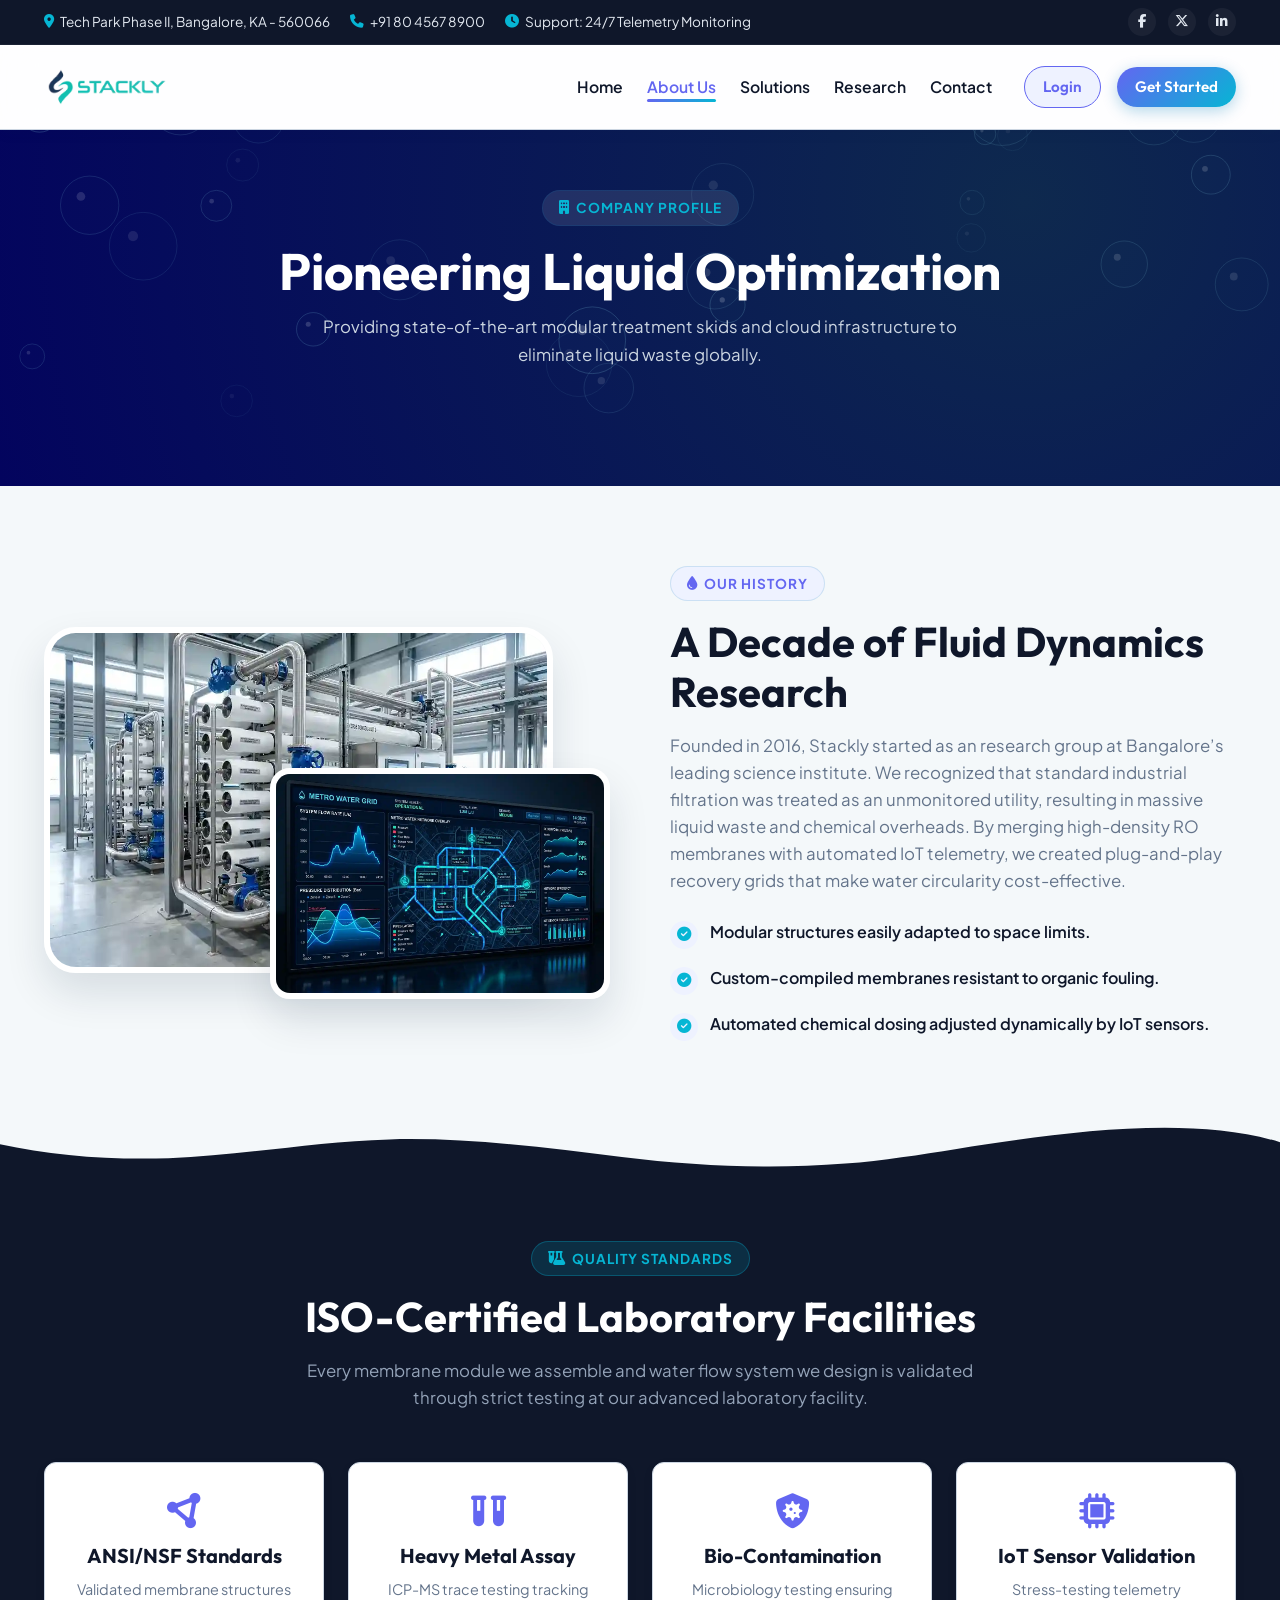
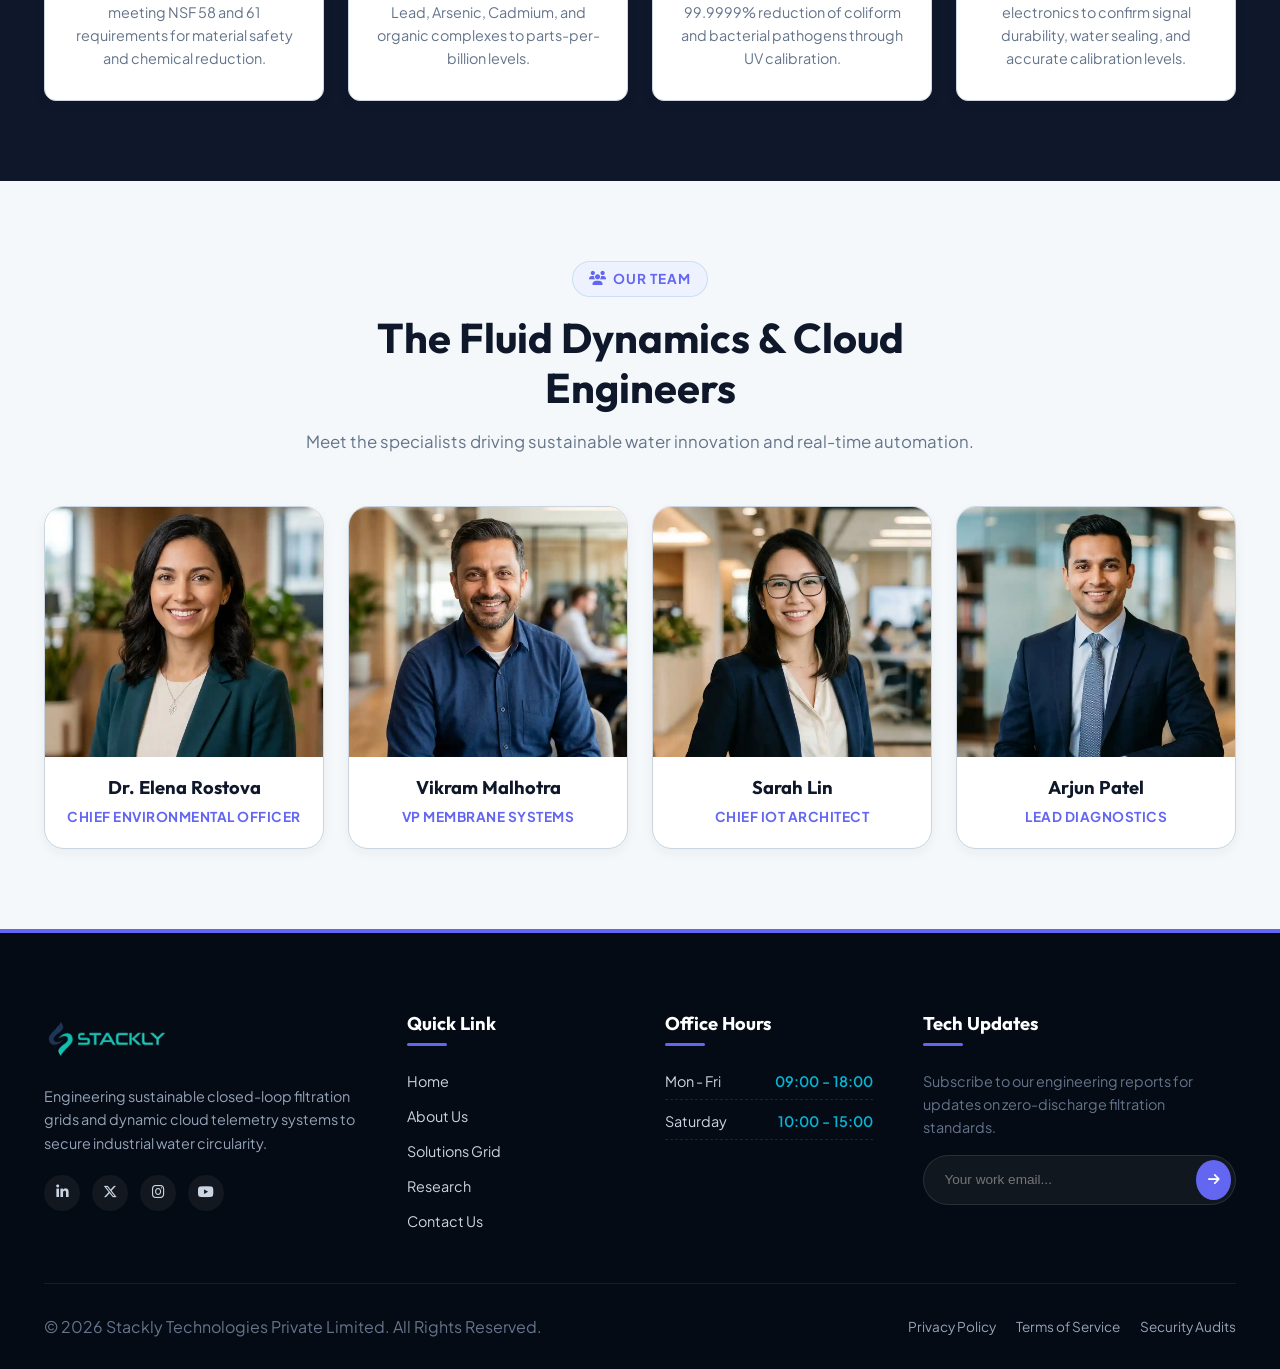
==== commit 1cfbe9b5: "hi" ====
--- a/about.html
+++ b/about.html
@@ -235,6 +235,12 @@
             <img src="assets/logo.webp" alt="Stackly logo">
           </a>
           <p>Engineering sustainable closed-loop filtration grids and dynamic cloud telemetry systems to secure industrial water circularity.</p>
+          <div class="footer-social-links" style="margin-top: 15px;">
+            <a href="404.html"><i class="fa-brands fa-linkedin-in"></i></a>
+            <a href="404.html"><i class="fa-brands fa-x-twitter"></i></a>
+            <a href="404.html"><i class="fa-brands fa-instagram"></i></a>
+            <a href="404.html"><i class="fa-brands fa-youtube"></i></a>
+          </div>
         </div>
 
         <div class="footer-col">
@@ -259,10 +265,6 @@
               <span>Saturday</span>
               <span>10:00 - 15:00</span>
             </div>
-            <div class="footer-hours-row">
-              <span>Diagnostics</span>
-              <span>24/7 Connected</span>
-            </div>
           </div>
         </div>
 
@@ -278,10 +280,10 @@
 
       <div class="footer-bottom">
         <p>&copy; 2026 Stackly Technologies Private Limited. All Rights Reserved.</p>
-        <div class="footer-social-links">
-          <a href="404.html"><i class="fa-brands fa-facebook-f"></i></a>
-          <a href="404.html"><i class="fa-brands fa-x-twitter"></i></a>
-          <a href="404.html"><i class="fa-brands fa-linkedin-in"></i></a>
+        <div class="footer-legal-links">
+          <a href="404.html">Privacy Policy</a>
+          <a href="404.html">Terms of Service</a>
+          <a href="404.html">Security Audits</a>
         </div>
       </div>
     </div>
--- a/style.css
+++ b/style.css
@@ -293,7 +293,7 @@
 }
 
 .brand-logo img {
-  height: 40px;
+  height: 52px;
   width: auto;
   transition: var(--transition-normal);
 }
@@ -1408,6 +1408,22 @@
   transform: translateY(-3px);
 }
 
+.footer-legal-links {
+  display: flex;
+  gap: 20px;
+}
+
+.footer-legal-links a {
+  color: #94a3b8;
+  font-size: 0.85rem;
+  transition: var(--transition-fast);
+  text-decoration: none;
+}
+
+.footer-legal-links a:hover {
+  color: var(--secondary);
+}
+
 /* ANIMATIONS */
 @keyframes float {
   0%, 100% { transform: translateY(0); }
@@ -1675,6 +1691,7 @@
     top: 0;
     right: -100%;
     width: 320px;
+    max-width: 100%;
     height: 100vh;
     background-color: var(--bg-white);
     flex-direction: column;
